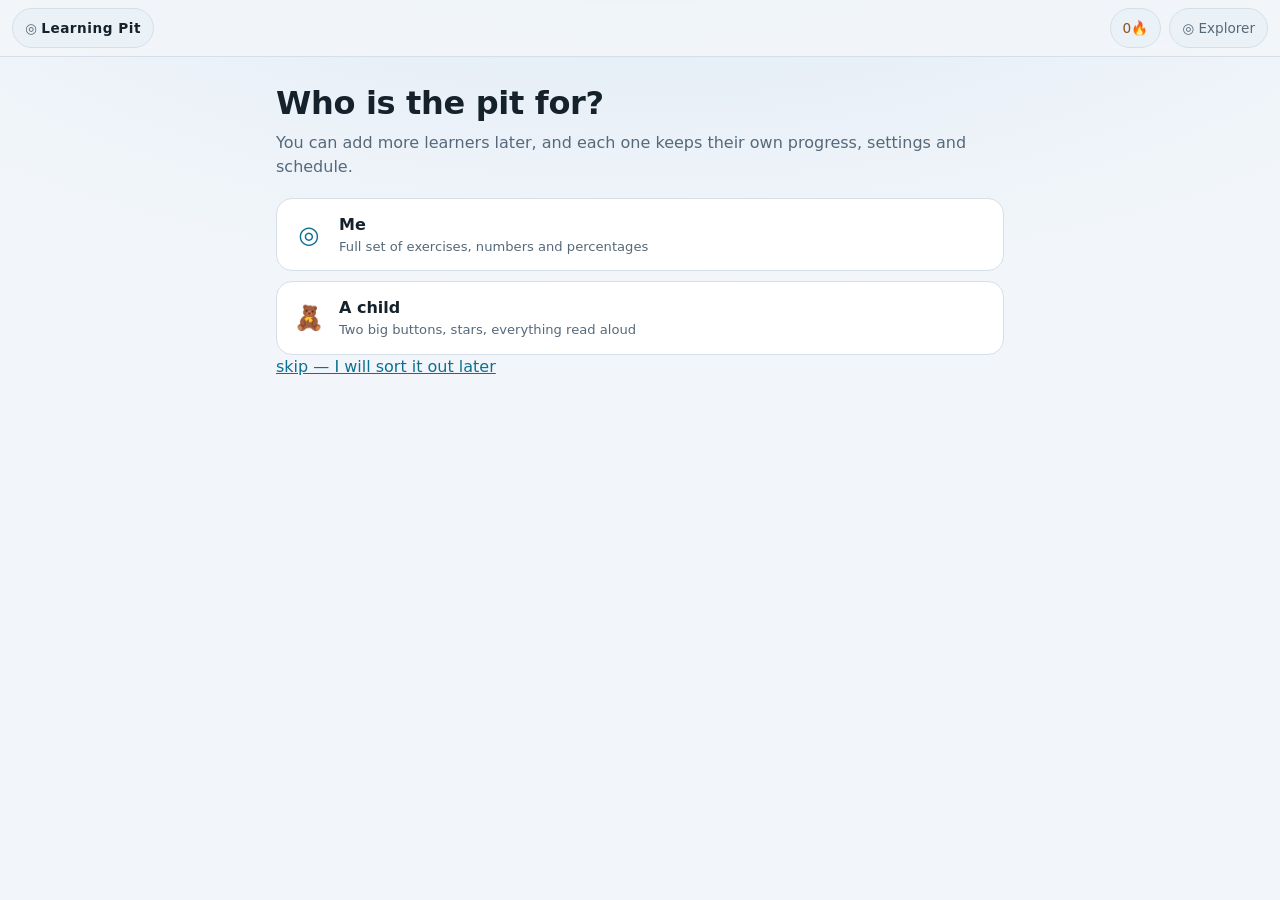
==== index.html @ e85c1cfa "Learning Pit: static PWA flashcard app Spaced repetition (SM-2), 23 bundled modules, games for reade" ====
<!doctype html>
<html lang="en">
<head>
<meta charset="utf-8">
<meta name="viewport" content="width=device-width,initial-scale=1,viewport-fit=cover">
<meta name="theme-color" content="#06080b">
<meta name="apple-mobile-web-app-capable" content="yes">
<meta name="mobile-web-app-capable" content="yes">
<title>Learning Pit</title>
<link rel="manifest" href="manifest.webmanifest">
<link rel="icon" href="icon.svg">
<link rel="icon" sizes="192x192" href="icon-192.png">
<!-- Safari ignores SVG here, so the home-screen tile needs a real PNG -->
<link rel="apple-touch-icon" sizes="180x180" href="icon-180.png">
<link rel="stylesheet" href="app.css">
</head>
<body>
<header id="bar"></header>
<main id="app" class="screen"></main>
<div id="live" class="sr" role="status" aria-live="polite"></div>
<script src="https://accounts.google.com/gsi/client" async></script>
<script type="module" src="app.js"></script>
</body>
</html>
---- app.css ----
/* Learning Pit — recessed and calm. The pit is a pit; daylight is the exception, so the
   dark palette is the one written out in full and the light one only restates the colours. */
:root, :root[data-theme="dark"] {
  --bg: #06080b; --sunk: #0a0f15; --edge: #16202b; --line: #22323f;
  --surface: #0b1016; --raised: #142029; --well: #121a22; --glow: #101a24;
  --ink: #e9f2f8; --dim: #8ba0b1;
  --cyan: #63e0ff; --copper: #d99b63; --good: #5fd39a; --bad: #e8735f;
  --cyanbg: #0d1b22; --coppbg: #1c1409; --goodbg: #101a14;
  --goodline: #244a3c; --badline: #4b2a29; --coppline: #4a3a22;
  --barbg: rgba(6, 8, 11, .8); --cardring: rgba(10, 16, 22, .6);
  --tap: 56px; --r: 16px;
  color-scheme: dark;
}
/* Daylight on a tablet. The accents darken because they are read as text here, not as light. */
:root[data-theme="light"] {
  --bg: #f2f6fa; --sunk: #e7edf4; --edge: #d4dfe9; --line: #bccbd8;
  --surface: #ffffff; --raised: #eaf1f7; --well: #dbe4ed; --glow: #dfeaf5;
  --ink: #15222c; --dim: #56697a;
  --cyan: #0e6f92; --copper: #8f5a22; --good: #1c7d55; --bad: #b23b2b;
  --cyanbg: #e2f1f8; --coppbg: #f8eee0; --goodbg: #e4f4ec;
  --goodline: #9ed2ba; --badline: #e6b3aa; --coppline: #dfc296;
  --barbg: rgba(242, 246, 250, .85); --cardring: rgba(21, 34, 44, .08);
  color-scheme: light;
}
* { box-sizing: border-box; -webkit-tap-highlight-color: transparent; }
html, body { height: 100%; }
body {
  margin: 0; background: var(--bg); color: var(--ink);
  font: 1rem/1.5 ui-rounded, "SF Pro Rounded", system-ui, -apple-system, "Segoe UI", sans-serif;
  display: flex; flex-direction: column; min-height: 100dvh; overscroll-behavior: none;
  background-image: radial-gradient(120% 70% at 50% -10%, var(--glow) 0%, var(--bg) 60%);
}
h1 { font-size: clamp(1.4rem, 5vw, 2rem); font-weight: 650; letter-spacing: -.01em; margin: .2em 0 .1em; }
h2 { font-size: .78rem; text-transform: uppercase; letter-spacing: .16em; color: var(--dim); margin: 1.6em 0 .6em; font-weight: 600; }
.lede { color: var(--dim); margin: 0 0 1.2em; }
.center { text-align: center; }
.dim { color: var(--dim); }
.sr { position: absolute; width: 1px; height: 1px; overflow: hidden; clip-path: inset(50%); }

#bar {
  display: flex; gap: 8px; align-items: center; padding: max(8px, env(safe-area-inset-top)) 12px 8px;
  border-bottom: 1px solid var(--edge); position: sticky; top: 0; z-index: 5;
  background: var(--barbg); backdrop-filter: blur(8px);
}
.spacer { flex: 1; }
.chip {
  font: inherit; font-size: .85rem; color: var(--dim); background: var(--raised);
  border: 1px solid var(--edge); border-radius: 999px; padding: 8px 12px; min-height: 40px; cursor: pointer;
}
.chip b { color: var(--ink); font-weight: 600; letter-spacing: .04em; }
.chip.big { min-height: var(--tap); font-size: 1rem; padding: 0 18px; }
.chip.on { border-color: var(--cyan); color: var(--ink); box-shadow: 0 0 0 1px var(--cyan) inset; }
.chip.flame { color: var(--copper); }
.atrisk { color: var(--copper); font-weight: 600; }
.chip.warnchip { color: var(--bad); border-color: var(--badline); }
.li.missed { display: block; }
.li.reading.now { background: var(--cyanbg); border-radius: 10px; }
.list.read .li.reading { align-items: flex-start; gap: 14px; padding: 14px 0; }
.li.reading b { display: block; font-weight: 600; }
.li.reading em { display: block; color: var(--dim); font-style: normal; margin-top: 4px; }
.li.reading .cardimg { max-width: 160px; max-height: 120px; margin: 0 0 8px; }
.li.reading .hint { display: block; color: var(--copper); font-size: .8rem; margin-top: 2px; }
.readside { display: grid; gap: 6px; justify-items: end; flex: none; }
.readside .ghost { margin-top: 0; }
.li.missed em { display: block; color: var(--dim); font-style: normal; font-size: .9rem; margin-top: 3px; }

#app {
  flex: 1; width: 100%; max-width: 760px; margin: 0 auto;
  padding: 16px 16px calc(24px + env(safe-area-inset-bottom));
  /* The alcove glow is drawn wider than the card on purpose; clip it rather than let it
     push a phone into sideways scrolling. `clip` doesn't create a scroll container. */
  overflow-x: clip;
}
.back { background: none; border: 0; color: var(--dim); font: inherit; padding: 8px 0; min-height: 44px; cursor: pointer; }

/* ---- home tiles ---- */
.welcome {
  background: linear-gradient(180deg, var(--raised), var(--surface)); border: 1px solid var(--edge);
  border-left: 3px solid var(--cyan); border-radius: var(--r); padding: 14px 18px; margin-bottom: 16px;
}
.welcome p { margin: 0 0 8px; color: var(--dim); font-size: .92rem; line-height: 1.5; }
.welcome p:last-child { margin-bottom: 0; }
.welcome b { color: var(--ink); }

.tiles { display: grid; gap: 12px; grid-template-columns: repeat(auto-fill, minmax(160px, 1fr)); }
.tile {
  position: relative; text-align: left; display: flex; flex-direction: column; gap: 2px;
  background: linear-gradient(180deg, var(--raised), var(--surface)); border: 1px solid var(--edge);
  border-radius: var(--r); padding: 16px; min-height: 132px; color: var(--ink); font: inherit; cursor: pointer;
}
.tile:active { transform: scale(.985); }
.tile-icon { font-size: 1.4rem; line-height: 1; margin-bottom: 4px; }
.tile.big-icon { min-height: 160px; }
.tile.big-icon .tile-icon { font-size: 3rem; margin-bottom: 8px; }
.tile.big-icon .tile-title { font-size: 1.15rem; }
.icon-field { width: 84px; flex: none; }
.icon-field input { text-align: center; font-size: max(20px, 1.25rem); }
.stack.grow { flex: 1; }
.tile-title { font-weight: 650; font-size: 1.05rem; padding-right: 46px; }
.tile-sub { color: var(--dim); font-size: .8rem; }
.tile.add { align-items: center; justify-content: center; text-align: center; font-size: 1.6rem; color: var(--dim); border-style: dashed; }
.ring {
  position: absolute; top: 12px; right: 12px; width: 40px; height: 40px; border-radius: 50%; display: grid; place-items: center;
  background: conic-gradient(var(--cyan) calc(var(--pct) * 1%), var(--well) 0);
}
.ring i { display: grid; place-items: center; width: 32px; height: 32px; border-radius: 50%; background: var(--surface); font-size: .75rem; font-style: normal; color: var(--dim); }
.tile .tile-sub:last-child { margin-top: auto; }
.tile-sub.deadline { color: var(--copper); }

/* activity heatmap: 17 weeks of columns, scrolls on a phone */
.heat {
  display: grid; grid-auto-flow: column; grid-template-rows: repeat(7, 1fr);
  gap: 3px; overflow-x: auto; padding-bottom: 6px;
}
.heat .cell { width: 12px; height: 12px; border-radius: 3px; background: var(--well); }
.heat .l1 { background: #1d4a55; } .heat .l2 { background: #2a7f8f; }
.heat .l3 { background: #3fb6c9; } .heat .l4 { background: var(--cyan); }

.fc { display: grid; grid-template-columns: repeat(7, 1fr); gap: 6px; align-items: end; height: 120px; }
.fc span { display: grid; grid-template-rows: 1fr auto auto; height: 100%; align-items: end; justify-items: center; gap: 4px; }
.fc i { width: 70%; min-height: 3px; background: var(--cyan); border-radius: 4px 4px 0 0; opacity: .8; align-self: end; }
.fc small { color: var(--dim); font-size: .68rem; }
.fc b { font-size: .8rem; color: var(--ink); min-height: 1em; }

.bar-row { margin-bottom: 12px; }
.bar-row > span { display: flex; justify-content: space-between; gap: 10px; font-size: .9rem; margin-bottom: 5px; }
.bar-row small { color: var(--dim); }
.bar-row .who { font-weight: 500; }
.bar { height: 8px; background: var(--well); border-radius: 4px; overflow: hidden; }
.bar i { display: block; height: 100%; background: linear-gradient(90deg, var(--cyan), var(--copper)); }

input[type=search] {
  width: 100%; background: var(--surface); color: var(--ink); border: 1px solid var(--line);
  border-radius: 12px; padding: 12px 14px; font: inherit; font-size: max(16px, 1rem); margin-bottom: 12px;
  min-height: var(--tap); -webkit-appearance: none;
}
.tagrow { margin: 0 0 14px; }
.tagrow .chip { min-height: 38px; }
.avatars { gap: 6px; margin-bottom: 14px; }
.avatars .chip { font-size: 1.2rem; padding: 6px 10px; min-height: 44px; }
.chip.swatch { padding: 0; width: 44px; display: grid; place-items: center; }
.chip.swatch span { width: 22px; height: 22px; border-radius: 50%; background: var(--sw); display: block; }
.source {
  display: inline-block; margin-top: 10px; font-size: .8rem; color: var(--dim);
  text-decoration: underline; text-underline-offset: 3px;
}

.due-all { margin-bottom: 14px; border-color: var(--cyan); color: var(--cyan); background: var(--cyanbg); }
.due-all small { color: var(--dim); font-weight: 400; margin-left: 8px; }
.due-all.urgent { border-color: var(--copper); color: var(--copper); background: var(--coppbg); }
.spread { display: block; margin: -6px auto 14px; }
.newtag { color: var(--cyan); font-size: .68rem; text-transform: uppercase; letter-spacing: .08em; font-weight: 650; }
.from { display: block; margin-top: 12px; font-size: .7rem; letter-spacing: .16em; text-transform: uppercase; color: var(--dim); }
.verdict { margin-top: 14px; padding: 14px 16px; border-radius: var(--r); border: 1px solid var(--line); background: var(--surface); }
.verdict.exact, .verdict.close { border-color: var(--good); }
.verdict.exact b, .verdict.close b { color: var(--good); }
.verdict.wrong { border-color: var(--bad); }
.verdict.wrong b { color: var(--bad); }
.verdict p { margin: 6px 0 0; font-size: 1.1rem; }
.verdict .linky { margin-top: 10px; display: inline-block; }

.stats { display: flex; gap: 18px; flex-wrap: wrap; color: var(--dim); font-size: .8rem; }
.stats b { display: block; color: var(--ink); font-size: 1.4rem; font-weight: 650; }

/* ---- game menu ---- */
.small-note { font-size: .8rem; margin-top: 8px; }
.games { display: grid; gap: 10px; }
.game {
  display: flex; align-items: center; gap: 14px; text-align: left; font: inherit; color: var(--ink); cursor: pointer;
  background: var(--surface); border: 1px solid var(--edge); border-radius: var(--r); padding: 14px 16px; min-height: var(--tap);
}
.game[disabled] { opacity: .35; }
.game small { display: block; color: var(--dim); font-size: .82rem; }
.glyph { font-size: 1.5rem; color: var(--cyan); width: 32px; text-align: center; }

/* ---- the pit ---- */
.prog { height: 4px; background: var(--well); border-radius: 4px; overflow: hidden; margin-bottom: 2px; }
.pcount { text-align: center; color: var(--dim); font-size: .68rem; letter-spacing: .1em; margin-bottom: 6px; }
.prog i { display: block; height: 100%; background: var(--cyan); transition: width .3s ease; }
.prog.clock { height: 8px; }
.prog.clock i { background: linear-gradient(90deg, var(--bad), var(--copper) 40%, var(--cyan)); transition: width .2s linear; }
.tools { display: flex; flex-wrap: wrap; gap: 4px 14px; justify-content: center; }
.undo { display: block; margin: 6px auto 0; background: none; border: 0; color: var(--dim); font: inherit; font-size: .78rem; cursor: pointer; min-height: 36px; }
.duelbar { display: flex; flex-wrap: wrap; gap: 8px; justify-content: center; margin: 8px 0 4px; }
.duelbar span {
  padding: 6px 14px; border-radius: 999px; border: 1px solid var(--edge);
  color: var(--dim); font-size: .85rem; background: var(--surface);
}
.duelbar span.up { border-color: var(--cyan); color: var(--ink); }
.duelbar b { font-weight: 600; margin-right: 6px; }

.scoreline { text-align: center; color: var(--dim); font-size: .8rem; margin: 8px 0 -4px; }
.scoreline b { color: var(--cyan); font-size: 1.1rem; }
.pit { position: relative; display: grid; place-items: center; padding: clamp(10px, 4vw, 28px) 0; isolation: isolate; }
.pit::before {
  content: ''; position: absolute; z-index: -1; inset: -6% -12%; border-radius: 50%;
  opacity: var(--lit, 1); transition: opacity .6s ease;
  background:
    radial-gradient(circle at 50% 45%, rgba(99, 224, 255, .10), transparent 62%),
    repeating-radial-gradient(circle at 50% 45%, transparent 0 26px, rgba(99, 224, 255, .06) 26px 27px);
}
/* A card is lowered into the alcove rather than swapped. */
.screen.session .card, .screen.results .card { animation: descend .34s cubic-bezier(.2, .7, .3, 1); }
@keyframes descend {
  from { opacity: 0; transform: translateY(-10px) scale(.985); }
  to   { opacity: 1; transform: none; }
}
.pit.done::before { animation: flare 1.6s ease-out; }
@keyframes flare { from { opacity: .15; } 40% { opacity: 1; } to { opacity: 1; } }
.card {
  position: relative; width: 100%; min-height: min(46dvh, 340px); display: grid; place-items: center; text-align: center;
  padding: clamp(18px, 5vw, 34px); font: inherit; color: var(--ink); cursor: pointer;
  background: radial-gradient(120% 100% at 50% 0%, var(--raised), var(--surface));
  border: 1px solid var(--line); border-radius: 24px;
  box-shadow: inset 0 1px 0 rgba(255, 255, 255, .06), 0 24px 60px -30px #000, 0 0 0 6px var(--cardring);
}
.pit.small .card { min-height: min(26dvh, 200px); }
.card.static { cursor: default; }
.card .face { font-size: clamp(1.15rem, 4.2vw, 1.7rem); font-weight: 500; text-wrap: balance; }
.card.flipped { border-color: var(--cyan); box-shadow: inset 0 1px 0 rgba(255, 255, 255, .06), 0 0 60px -20px var(--cyan); }
.card .face.long { font-size: clamp(.95rem, 2.6vw, 1.1rem); font-weight: 400; text-align: left; line-height: 1.55; }
.card .face.long .answer, .card .face.long .note { font-size: 1em; }
.card .hint { display: block; margin-top: 14px; color: var(--copper); font-size: .85rem; }
.card .prompt { display: block; margin-bottom: 14px; color: var(--dim); font-size: .8rem; font-weight: 400; }
.cardimg {
  display: block; margin: 0 auto 14px; max-width: min(100%, 320px); max-height: 34dvh;
  object-fit: contain; border-radius: 12px; background: var(--surface);
}
.pit.small .cardimg { max-height: 22dvh; }
.thumb { width: 64px; height: 64px; object-fit: cover; border-radius: 10px; border: 1px solid var(--line); }
.picrow { align-items: center; }
.ghost.recording { color: var(--bad); border-color: var(--bad); animation: pulse 1.2s ease-in-out infinite; }
.tap { position: absolute; bottom: 26px; color: var(--dim); font-size: .72rem; letter-spacing: .18em; text-transform: uppercase; }
.micbtn {
  min-width: var(--tap); min-height: var(--tap); border-radius: 14px; font-size: 1.1rem; cursor: pointer;
  background: var(--raised); color: var(--ink); border: 1px solid var(--line); flex: none;
}
.micbtn.on { border-color: var(--bad); color: var(--bad); animation: pulse 1.2s ease-in-out infinite; }
@keyframes pulse { 50% { opacity: .45; } }
.pulsing { color: var(--cyan); animation: pulse 1.4s ease-in-out infinite; }

.speak { position: absolute; top: 22px; right: 14px; background: none; border: 0; font-size: 1.2rem; opacity: .5; min-height: 44px; min-width: 44px; cursor: pointer; }
.score { font-size: 4rem; font-weight: 650; color: var(--cyan); display: block; }
.stars { font-size: clamp(2.6rem, 12vw, 4rem); color: var(--copper); letter-spacing: .1em; display: block; }
.stars.big { color: var(--copper); }
.won { color: var(--copper); font-size: 1.05rem; margin-top: 10px; }
.shelf { display: flex; flex-wrap: wrap; gap: 10px; margin-bottom: 12px; }
.sticker {
  position: relative; width: 56px; height: 56px; display: grid; place-items: center;
  font-size: 1.9rem; background: var(--raised); border: 1px solid var(--edge); border-radius: 14px;
}
.sticker.locked { filter: grayscale(1) brightness(.45); }
.sticker.locked small {
  position: absolute; bottom: 2px; right: 4px; font-size: .58rem; color: var(--dim);
  filter: none; background: var(--raised); border-radius: 4px; padding: 0 2px;
}
.grades.kid { grid-template-columns: repeat(2, 1fr); }
.grades.kid .btn { min-height: 76px; font-size: 1.1rem; }
select { background: var(--surface); color: var(--ink); border: 1px solid var(--line); border-radius: 12px; padding: 10px 12px; font: inherit; min-height: 44px; }
label.row { justify-content: flex-start; gap: 12px; }
label.row small { margin-left: -6px; }
.score small { font-size: 1.4rem; color: var(--dim); }
.pit.done .card { border-color: var(--copper); }

/* ---- buttons ---- */
.row { display: flex; gap: 10px; margin-top: 14px; align-items: center; }
.row.wrap { flex-wrap: wrap; }
.grades { display: grid; grid-template-columns: repeat(3, 1fr); }
.btn {
  flex: 1; min-height: var(--tap); border-radius: 14px; font: inherit; font-weight: 600; cursor: pointer;
  background: var(--raised); color: var(--ink); border: 1px solid var(--line); padding: 0 16px;
}
.btn:active { transform: translateY(1px); }
.btn.wide { width: 100%; }
.btn.kidplay { min-height: 88px; font-size: 1.5rem; border-color: var(--cyan); color: var(--cyan); margin-bottom: 14px; }
.btn small { display: block; font-weight: 400; font-size: .75rem; color: var(--dim); }
.btn.again { border-color: var(--badline); color: var(--bad); }
.btn.good { border-color: var(--goodline); color: var(--good); }
.btn.easy { border-color: var(--coppline); color: var(--copper); }
.ghost { background: none; border: 1px solid var(--edge); color: var(--dim); border-radius: 14px; min-height: var(--tap); font: inherit; padding: 0 16px; cursor: pointer; margin-top: 18px; }
.ghost.sm { min-height: 36px; margin: 0; font-size: .8rem; }

.options { display: grid; gap: 10px; margin-top: 14px; }
.opt {
  min-height: var(--tap); border-radius: 14px; background: var(--raised); color: var(--ink); font: inherit;
  border: 1px solid var(--line); padding: 12px 16px; text-align: left; cursor: pointer;
}
.opt.right { border-color: var(--good); color: var(--good); }
.opt.wrong { border-color: var(--bad); color: var(--bad); }
.opt.faded { opacity: .55; }   /* dimmed, still readable — they are part of the feedback */

.addcard { display: inline-block; margin-bottom: 10px; }
.field { display: block; color: var(--dim); font-size: .8rem; margin-bottom: 12px; }
.field select, .field textarea { display: block; width: 100%; margin-top: 4px; font-size: 1rem; }

.answer { margin: 10px 0 0; font-size: 1.15rem; color: var(--cyan); }

.bar.weak i { background: var(--bad); }

.li b.clean { color: var(--good); }

/* The certificate — worth a spot on the fridge */
.cert {
  text-align: center; border: 3px double var(--copper); border-radius: var(--r);
  padding: 40px 24px; margin-top: 18px; background: var(--surface);
}
.cert-icon { font-size: 3.4rem; }
.cert-head { text-transform: uppercase; letter-spacing: .28em; font-size: .8rem; color: var(--copper); margin: 10px 0 18px; }
.cert-who { font-size: 1.7rem; font-weight: 650; margin: 0; }
.cert-what { color: var(--dim); margin: 8px 0; }
.cert-module { font-size: 1.4rem; font-weight: 650; color: var(--cyan); margin: 0 0 16px; }
.cert-meta { color: var(--dim); font-size: .8rem; }
@media print {
  .screen.certificate .cert { border-color: #000; color: #000; background: #fff; }
  .screen.certificate .cert-module, .screen.certificate .cert-head { color: #000; }
}

/* Rank — where this learner stands in the pit */
.rank { display: grid; grid-template-columns: auto 1fr; gap: 4px 12px; align-items: center; margin: 14px 0 18px; }
.rank-glyph { font-size: 1.6rem; color: var(--cyan); grid-row: span 2; }
.rank b { font-weight: 650; }
.rank small { color: var(--dim); font-size: .78rem; margin-left: 8px; }
.rank-bar { display: block; height: 4px; border-radius: 3px; background: var(--well); overflow: hidden; }
.rank-bar i { display: block; height: 100%; background: var(--cyan); }

.claim { margin: 14px 0 0; font-size: 1.2rem; color: var(--copper); }
.claim.yes { color: var(--good); }
.claim.no { color: var(--bad); text-decoration: line-through; }

.slate {
  position: relative; margin-top: 14px; height: min(38dvh, 300px);
  background: var(--surface); border: 1px solid var(--line); border-radius: var(--r);
  --guide: rgba(140, 160, 176, .35);
}
.slate canvas { display: block; width: 100%; height: 100%; touch-action: none; color: var(--cyan); border-radius: var(--r); }
.slate .wipe { position: absolute; top: 8px; right: 8px; }

/* Number pad — big targets, nothing to read */
.pad { display: grid; grid-template-columns: repeat(3, 1fr); gap: 10px; max-width: 340px; margin: 16px auto 0; }
.key {
  min-height: 64px; border-radius: 14px; font: inherit; font-size: 1.5rem; font-weight: 650; cursor: pointer;
  background: var(--raised); color: var(--ink); border: 1px solid var(--line);
}
.key:active { transform: translateY(1px); }
.key.ok { color: var(--good); border-color: var(--good); }
.key.dim { color: var(--dim); }
.key[disabled] { opacity: .4; }
.entry { display: block; margin-top: 14px; font-size: 2.6rem; font-weight: 650; letter-spacing: .06em; color: var(--cyan); }
.entry.wrong { color: var(--bad); }
.entry.exact { color: var(--good); }

/* Explain it — the words the answer is made of, hit and missed */
.hits { display: flex; flex-wrap: wrap; gap: 6px; margin-top: 12px; }
.hit { font-size: .78rem; padding: 4px 9px; border-radius: 999px; border: 1px solid var(--line); }
.hit.got { color: var(--good); border-color: var(--good); }
.hit.miss { color: var(--dim); opacity: .6; }

/* Point at it — the options are pictures, so nothing has to be read */
.asking { display: flex; align-items: center; justify-content: center; gap: 10px; margin: 16px 0 18px; }
.asking b { font-size: clamp(1.7rem, 9vw, 2.6rem); font-weight: 650; }
.asking .speak { position: static; opacity: .6; }
.pics { display: grid; grid-template-columns: repeat(2, 1fr); gap: 12px; }
.pictile {
  background: var(--raised); border: 2px solid var(--line); border-radius: 18px; padding: 8px;
  min-height: 26dvh; display: grid; place-items: center; cursor: pointer;
}
.pictile .cardimg { margin: 0; width: min(100%, 200px); max-height: 22dvh; }
.pictile.right { border-color: var(--good); }
.pictile.wrong { border-color: var(--bad); }
.pictile.faded { opacity: .35; }   /* still visible — the dimming is the feedback */
.pictile:active { transform: scale(.98); }

/* Spell it */
.slots { display: flex; flex-wrap: wrap; gap: 6px; justify-content: center; margin-top: 14px; }
.slot {
  width: 42px; height: 52px; border-radius: 10px; font: inherit; font-size: 1.4rem; font-weight: 650;
  background: var(--surface); color: var(--ink); border: 2px dashed var(--line); cursor: pointer;
}
.slot.full { border-style: solid; border-color: var(--cyan); background: var(--raised); }
.letters { display: flex; flex-wrap: wrap; gap: 8px; justify-content: center; margin-top: 18px; }
.letter {
  min-width: 52px; min-height: 56px; border-radius: 12px; font: inherit; font-size: 1.3rem; font-weight: 650;
  background: var(--raised); color: var(--ink); border: 1px solid var(--line); cursor: pointer;
}
.letter:disabled { opacity: .2; }
.letter:active { transform: translateY(2px); }

.bins { display: grid; grid-template-columns: repeat(2, 1fr); gap: 10px; margin-top: 16px; }
.bin {
  min-height: 92px; border-radius: var(--r); font: inherit; font-weight: 600; cursor: pointer;
  background: var(--raised); color: var(--ink); border: 1px solid var(--line);
  display: grid; place-items: center; gap: 6px; padding: 12px; text-align: center;
}
.bin .glyph { font-size: 1.6rem; }
.bin.right { border-color: var(--good); color: var(--good); }
.bin.wrong { border-color: var(--bad); color: var(--bad); }
.bin.faded { opacity: .5; }

.grid { display: grid; grid-template-columns: repeat(2, 1fr); gap: 8px; margin-top: 10px; }
@media (min-width: 640px) { .grid { grid-template-columns: repeat(3, 1fr); } }
.mtile {
  min-height: 84px; border-radius: 14px; font: inherit; font-size: .9rem; cursor: pointer; padding: 10px;
  background: var(--raised); color: var(--ink); border: 1px solid var(--line);
  display: grid; place-items: center; text-align: center;
}
.mtile.back { background: var(--goodbg); }
.mtile.sel { border-color: var(--cyan); box-shadow: 0 0 24px -8px var(--cyan); }
.mtile.done { opacity: .18; }

textarea, input[type=text], input:not([type]) {
  width: 100%; background: var(--surface); color: var(--ink); border: 1px solid var(--line);
  border-radius: 12px; padding: 12px; font: inherit; font-size: max(16px, 1rem); /* never under 16px: iOS zooms on focus */
}
textarea { font-family: ui-monospace, SFMono-Regular, Menlo, monospace; font-size: max(16px, .85rem); }
input[type=checkbox] { width: 26px; height: 26px; accent-color: var(--cyan); }
label.btn { display: grid; place-items: center; position: relative; }
/* The file input inside is screen-reader-only but still focusable, so show its ring here. */
label.btn:focus-within { outline: 2px solid var(--cyan); outline-offset: 2px; }
.err { color: var(--bad); min-height: 1.4em; }
.warn { color: var(--copper); font-size: .85rem; margin: 8px 0 0; line-height: 1.4; }
.linky { background: none; border: 0; color: var(--cyan); font: inherit; text-decoration: underline; cursor: pointer; padding: 0; }
.linky.skip { display: block; margin: 12px auto 0; color: var(--dim); font-size: .82rem; min-height: 36px; }
.picklist { margin: 8px 0 0; padding-left: 18px; max-height: 46dvh; overflow-y: auto; }
.picklist li { margin-bottom: 6px; }
.picklist label { display: grid; grid-template-columns: auto 1fr; gap: 4px 10px; align-items: baseline; cursor: pointer; }
.picklist em { grid-column: 2; color: var(--dim); font-style: normal; font-size: .85rem; }
.picklist input { grid-row: span 2; }

.preview.audit { border-color: var(--coppline); }
.preview.audit em { color: var(--copper); }

.preview { background: var(--surface); border: 1px solid var(--edge); border-radius: var(--r); padding: 14px 16px; margin-bottom: 10px; }
.preview ol { margin: 10px 0 4px; padding-left: 20px; }
.preview li { margin-bottom: 8px; font-size: .88rem; }
.preview li span { display: block; }
.preview li em { color: var(--dim); font-style: normal; }
.row input:not([type=checkbox]) { flex: 1; }
.list .li { display: flex; justify-content: space-between; align-items: center; gap: 10px; padding: 10px 0; border-bottom: 1px solid var(--edge); }
label.li { cursor: pointer; min-height: 48px; }
.stack { display: block; margin-bottom: 12px; color: var(--dim); font-size: .8rem; }
.stack input, .stack textarea { margin-top: 5px; color: var(--ink); font-size: max(16px, 1rem); }
.rowbtn { flex: 1; text-align: left; background: none; border: 0; color: var(--ink); font: inherit; padding: 6px 0; cursor: pointer; min-height: 44px; }
.rowbtn em { display: block; color: var(--dim); font-style: normal; font-size: .85rem; }
.li.paused .rowbtn { opacity: .45; }
.li.chosen { background: var(--cyanbg); border-radius: 8px; }
.pick { flex: none; width: 22px; height: 22px; accent-color: var(--cyan); }
.bulk { align-items: center; background: var(--raised); border: 1px solid var(--line); border-radius: var(--r); padding: 10px 14px; }
.bulk b { color: var(--cyan); margin-right: 4px; }
.bulk .ghost { margin-top: 0; }
.state .log { letter-spacing: 1px; color: var(--copper); font-size: .8em; }
.li.editing { display: block; background: var(--surface); border: 1px solid var(--cyan); border-radius: var(--r); padding: 14px; margin: 10px 0; }
.li.editing .row { margin-top: 0; }
.list small { color: var(--dim); }
code {
  font-family: ui-monospace, SFMono-Regular, Menlo, monospace; color: var(--copper);
  font-size: .88em; background: var(--raised); border: 1px solid var(--edge);
  border-radius: 6px; padding: .1em .35em; overflow-wrap: anywhere;
}
.card .face code { font-size: .8em; }

.sheet {
  position: fixed; inset: 0; z-index: 30; display: grid; place-items: center; padding: 20px;
  background: rgba(3, 5, 8, .72); backdrop-filter: blur(3px);
}
.sheet-box {
  width: min(420px, 100%); background: var(--raised); border: 1px solid var(--line);
  border-radius: 20px; padding: 22px; box-shadow: 0 30px 60px -25px #000;
}
.sheet-box p { margin: 0 0 14px; font-size: 1.05rem; }
.sheet-box input { margin-bottom: 4px; }
.choices { display: grid; gap: 8px; max-height: 46dvh; overflow-y: auto; margin-bottom: 14px; }
.choices .opt { min-height: 52px; }

/* Tablet held sideways: the card and the answers sit side by side instead of the card
   eating the screen and the buttons falling below the fold. */
@media (orientation: landscape) and (min-width: 820px) and (min-height: 500px) {
  .screen.session { max-width: 1100px; }
  .screen.session .pit { padding: 0; }
  .screen.session .card { min-height: min(62dvh, 460px); }
  .screen.session .prog, .screen.session .undo, .screen.session .clock, .screen.session .scoreline,
  .screen.session .tools, .screen.session .asking { grid-column: 1 / -1; }
  .screen.session:has(.options), .screen.session:has(.grades), .screen.session:has(#typef),
  .screen.session:has(.pad), .screen.session:has(.pics) {
    display: grid; grid-template-columns: 1.15fr 1fr; gap: 16px 26px; align-content: start;
  }
  /* The card holds the left column; everything else auto-places down the right one. */
  .screen.session .pit { grid-column: 1; grid-row: span 4; align-self: center; }
  .screen.session .options, .screen.session .grades, .screen.session #typef,
  .screen.session .verdict, .screen.session .pad, .screen.session .pics { margin-top: 0; }
  .screen.session .pad { max-width: none; }
  .grades { grid-template-columns: 1fr; }
  .grades .btn { min-height: 68px; }
}

#toasts {
  position: fixed; left: 50%; transform: translateX(-50%); z-index: 20;
  bottom: calc(16px + env(safe-area-inset-bottom));
  display: flex; flex-direction: column-reverse; gap: 8px; align-items: center;
  pointer-events: none;                      /* the screen underneath stays usable */
}
.toast {
  pointer-events: auto;
  display: flex; gap: 14px; align-items: center; max-width: min(92vw, 520px);
  background: var(--raised); border: 1px solid var(--line); border-radius: 14px;
  padding: 12px 16px; box-shadow: 0 20px 40px -20px #000;
}

:focus-visible { outline: 2px solid var(--cyan); outline-offset: 2px; }
h1:focus { outline: none; }   /* focused for orientation only, not a control */

.goal { height: 6px; background: var(--well); border-radius: 4px; overflow: hidden; margin: -6px 0 16px; }
.goal i { display: block; height: 100%; background: linear-gradient(90deg, var(--cyan), var(--copper)); transition: width .4s ease; }
.note { margin: 14px 0 0; font-size: .9rem; color: var(--dim); line-height: 1.45; text-wrap: pretty; }
.verdict .note { margin-top: 8px; }

/* Cut-out cards: front above the fold, answer below it. */
.cutgrid { display: grid; grid-template-columns: repeat(auto-fill, minmax(240px, 1fr)); gap: 10px; }
.cut { border: 1px solid var(--line); border-radius: 8px; overflow: hidden; }
.cut-front, .cut-back { padding: 14px; min-height: 70px; display: grid; place-items: center; text-align: center; }
.cut-front { font-weight: 600; border-bottom: 1px dashed var(--line); }
.cut-back { color: var(--dim); }

@media print {
  .screen.cutouts .cutgrid { grid-template-columns: repeat(2, 1fr); gap: 0; }
  .screen.cutouts .cut { border: 1px solid #999; border-radius: 0; break-inside: avoid; }
  .screen.cutouts .cut-front { border-bottom: 1px dashed #bbb; color: #000; font-size: 12pt; }
  .screen.cutouts .cut-back { color: #333; font-size: 11pt; }
  .noprint { display: none !important; }
}

/* The edit screen doubles as the print sheet: cards as a plain two-column list. */
@media print {
  body { background: #fff; color: #000; display: block; }
  #bar, .back, .row, .stack, h2, .toast, .li.editing, #err { display: none !important; }
  #app { max-width: none; padding: 0; }
  h1 { font-size: 20pt; margin-bottom: 12pt; }
  .list .li { border-bottom: 1px solid #ccc; padding: 6pt 0; break-inside: avoid; }
  .rowbtn { color: #000; font-size: 11pt; }
  .rowbtn em { color: #444; }
}

@media (prefers-reduced-motion: reduce) { * { transition: none !important; animation: none !important; } }

@media (prefers-contrast: more) {
  :root, :root[data-theme="dark"] { --dim: #b9cbd8; --line: #4a6376; --edge: #3a5063; }
  :root[data-theme="light"] { --dim: #2b3c49; --line: #7c8fa0; --edge: #93a7b7; }
  .btn, .opt, .tile, .game, .chip { border-width: 2px; }
  .tile-sub, .lede, small { color: var(--dim); }
}
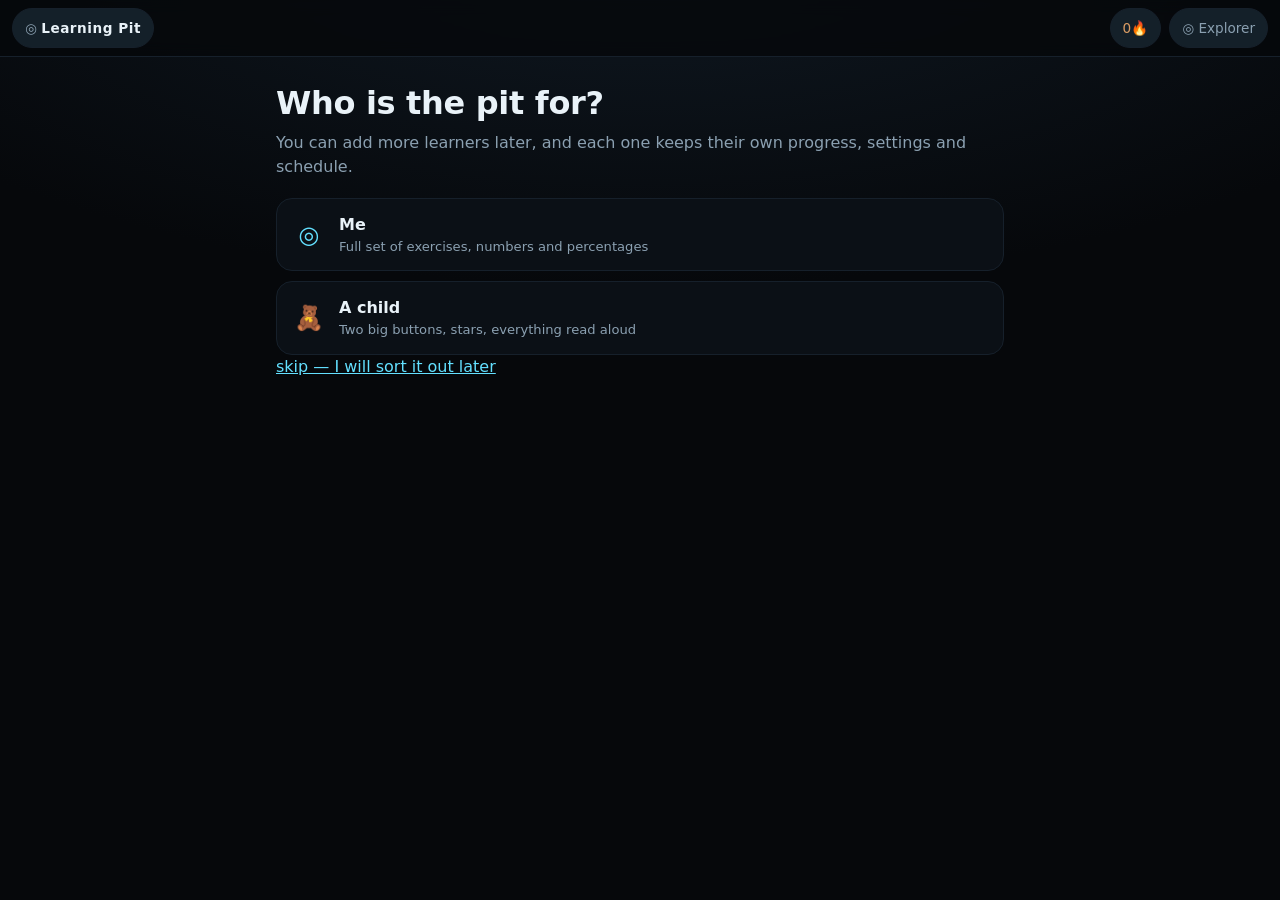
==== commit 66b9c98c: "House standards: themes, security policy, data inventory, CI permissions, session ledger - Themes: t" ====
--- a/index.html
+++ b/index.html
@@ -2,16 +2,23 @@
 <html lang="en">
 <head>
 <meta charset="utf-8">
+<!-- Scripts only from this site, the maker's font.js and Google sign-in. Pictures, sounds and
+     imported modules may come from any https host, because cards are allowed to point at them. -->
+<meta http-equiv="Content-Security-Policy" content="default-src 'none'; script-src 'self' https://adervec.github.io https://accounts.google.com; style-src 'self' 'unsafe-inline' https://accounts.google.com; img-src 'self' data: blob: https:; media-src 'self' data: blob: https:; connect-src 'self' https:; font-src https://adervec.github.io; frame-src https://accounts.google.com; manifest-src 'self'; worker-src 'self'; form-action 'none'; base-uri 'none'; object-src 'none'">
 <meta name="viewport" content="width=device-width,initial-scale=1,viewport-fit=cover">
 <meta name="theme-color" content="#06080b">
 <meta name="apple-mobile-web-app-capable" content="yes">
 <meta name="mobile-web-app-capable" content="yes">
 <title>Learning Pit</title>
+<meta name="app-whatsnew" content="whatsnew.json">
+<meta name="app-locales" content="locales/">
 <link rel="manifest" href="manifest.webmanifest">
 <link rel="icon" href="icon.svg">
 <link rel="icon" sizes="192x192" href="icon-192.png">
 <!-- Safari ignores SVG here, so the home-screen tile needs a real PNG -->
 <link rel="apple-touch-icon" sizes="180x180" href="icon-180.png">
+<!-- The house font, shared by every app on this origin: sets --app-font, remembers the reader's pick -->
+<script src="https://adervec.github.io/font.js"></script>
 <link rel="stylesheet" href="app.css">
 </head>
 <body>
--- a/app.css
+++ b/app.css
@@ -1,6 +1,6 @@
-/* Learning Pit — recessed and calm. The pit is a pit; daylight is the exception, so the
-   dark palette is the one written out in full and the light one only restates the colours. */
-:root, :root[data-theme="dark"] {
+/* Learning Pit — recessed and calm. These are the Pit's own colours: the look the app is drawn
+   in when font.js cannot load, and the "Pit" theme it adds to the house list (standard 24). */
+:root {
   --bg: #06080b; --sunk: #0a0f15; --edge: #16202b; --line: #22323f;
   --surface: #0b1016; --raised: #142029; --well: #121a22; --glow: #101a24;
   --ink: #e9f2f8; --dim: #8ba0b1;
@@ -11,22 +11,31 @@
   --tap: 56px; --r: 16px;
   color-scheme: dark;
 }
-/* Daylight on a tablet. The accents darken because they are read as text here, not as light. */
-:root[data-theme="light"] {
-  --bg: #f2f6fa; --sunk: #e7edf4; --edge: #d4dfe9; --line: #bccbd8;
-  --surface: #ffffff; --raised: #eaf1f7; --well: #dbe4ed; --glow: #dfeaf5;
-  --ink: #15222c; --dim: #56697a;
-  --cyan: #0e6f92; --copper: #8f5a22; --good: #1c7d55; --bad: #b23b2b;
-  --cyanbg: #e2f1f8; --coppbg: #f8eee0; --goodbg: #e4f4ec;
-  --goodline: #9ed2ba; --badline: #e6b3aa; --coppline: #dfc296;
-  --barbg: rgba(242, 246, 250, .85); --cardring: rgba(21, 34, 44, .08);
-  color-scheme: light;
+/* Every other house theme (System, Light, Dark, Midnight … High contrast): the app's tokens are
+   read off the palette font.js puts on <html>; the shades it has no name for are mixed from it. */
+:root[data-house-theme]:not([data-house-theme="pit"]) {
+  --bg: var(--t-bg); --surface: var(--t-surface); --raised: var(--t-surface2); --well: var(--t-surface2);
+  --sunk: color-mix(in srgb, var(--t-bg) 92%, var(--t-text));
+  --line: var(--t-line); --edge: color-mix(in srgb, var(--t-line) 55%, var(--t-bg));
+  --glow: color-mix(in srgb, var(--t-accent) 8%, var(--t-bg));
+  --ink: var(--t-text); --dim: var(--t-dim);
+  --cyan: var(--t-accent); --copper: var(--t-warn); --good: var(--t-good); --bad: var(--t-bad);
+  --cyanbg: color-mix(in srgb, var(--t-accent) 12%, var(--t-bg));
+  --coppbg: color-mix(in srgb, var(--t-warn) 12%, var(--t-bg));
+  --goodbg: color-mix(in srgb, var(--t-good) 12%, var(--t-bg));
+  --goodline: color-mix(in srgb, var(--t-good) 45%, var(--t-bg));
+  --badline: color-mix(in srgb, var(--t-bad) 45%, var(--t-bg));
+  --coppline: color-mix(in srgb, var(--t-warn) 45%, var(--t-bg));
+  --barbg: color-mix(in srgb, var(--t-bg) 85%, transparent);
+  --cardring: color-mix(in srgb, var(--t-text) 8%, transparent);
+  color-scheme: var(--t-scheme);
 }
 * { box-sizing: border-box; -webkit-tap-highlight-color: transparent; }
 html, body { height: 100%; }
 body {
   margin: 0; background: var(--bg); color: var(--ink);
-  font: 1rem/1.5 ui-rounded, "SF Pro Rounded", system-ui, -apple-system, "Segoe UI", sans-serif;
+  /* --app-font comes from the shared font.js; where that cannot load, the old stack stands */
+  font: 1rem/1.5 var(--app-font, ui-rounded, "SF Pro Rounded", system-ui, -apple-system, "Segoe UI", sans-serif);
   display: flex; flex-direction: column; min-height: 100dvh; overscroll-behavior: none;
   background-image: radial-gradient(120% 70% at 50% -10%, var(--glow) 0%, var(--bg) 60%);
 }
@@ -47,6 +56,10 @@
   font: inherit; font-size: .85rem; color: var(--dim); background: var(--raised);
   border: 1px solid var(--edge); border-radius: 999px; padding: 8px 12px; min-height: 40px; cursor: pointer;
 }
+.gpic { width: 24px; height: 24px; border-radius: 50%; vertical-align: middle; object-fit: cover; }
+.chip .gpic { width: 20px; height: 20px; margin-right: 2px; }
+.acct { display: flex; align-items: center; gap: 8px; margin: 0 0 10px; }
+.acct em { color: var(--dim); font-style: normal; font-size: .85rem; }
 .chip b { color: var(--ink); font-weight: 600; letter-spacing: .04em; }
 .chip.big { min-height: var(--tap); font-size: 1rem; padding: 0 18px; }
 .chip.on { border-color: var(--cyan); color: var(--ink); box-shadow: 0 0 0 1px var(--cyan) inset; }
@@ -298,6 +311,8 @@
 .bar.weak i { background: var(--bad); }
 
 .li b.clean { color: var(--good); }
+.li .aireview { display: block; color: var(--dim); margin-top: 2px; }
+.li .aireview b, .li .aireview em { color: var(--ink); font-style: normal; }
 
 /* The certificate — worth a spot on the fridge */
 .cert {
@@ -542,8 +557,35 @@
 @media (prefers-reduced-motion: reduce) { * { transition: none !important; animation: none !important; } }
 
 @media (prefers-contrast: more) {
-  :root, :root[data-theme="dark"] { --dim: #b9cbd8; --line: #4a6376; --edge: #3a5063; }
-  :root[data-theme="light"] { --dim: #2b3c49; --line: #7c8fa0; --edge: #93a7b7; }
+  :root:not([data-house-theme]), :root[data-house-theme="pit"] { --dim: #b9cbd8; --line: #4a6376; --edge: #3a5063; }
   .btn, .opt, .tile, .game, .chip { border-width: 2px; }
   .tile-sub, .lede, small { color: var(--dim); }
 }
+
+/* Write it: a miss letter by letter */
+.verdict .typed { font-size: .9rem; color: var(--dim); margin: 6px 0 0; }
+.verdict del { color: var(--bad); text-decoration: line-through; }
+.verdict ins { color: var(--good); text-decoration: underline; text-underline-offset: 3px; }
+
+/* Order it */
+.steps { display: flex; flex-wrap: wrap; gap: 8px; justify-content: center; margin-top: 14px; }
+ol.steps { list-style: none; padding: 0; margin: 14px 0 0; flex-direction: column; align-items: stretch; counter-reset: step; }
+ol.steps li { display: flex; align-items: center; gap: 10px; counter-increment: step; }
+ol.steps li::before { content: counter(step); color: var(--dim); font-size: .8rem; width: 1.2em; text-align: right; }
+.step {
+  min-height: 44px; border-radius: 12px; background: var(--raised); color: var(--ink); font: inherit;
+  border: 1px solid var(--line); padding: 8px 14px; cursor: pointer;
+}
+ol.steps .step { flex: 1; text-align: left; }
+.step:disabled { opacity: .25; }
+ol.steps .step:disabled { opacity: 1; }
+.step.empty { display: block; border-style: dashed; background: none; }
+.step.right { border-color: var(--good); color: var(--good); }
+.step.wrong { border-color: var(--bad); color: var(--bad); }
+
+/* Pictures found on Commons, offered in the editor */
+.pics.found { grid-template-columns: repeat(3, 1fr); margin-top: 8px; }
+.pics.found .pictile { min-height: 0; padding: 4px; }
+.pics.found .cardimg { max-height: 90px; width: 100%; object-fit: cover; }
+
+.lede.sweep { color: var(--copper); }
